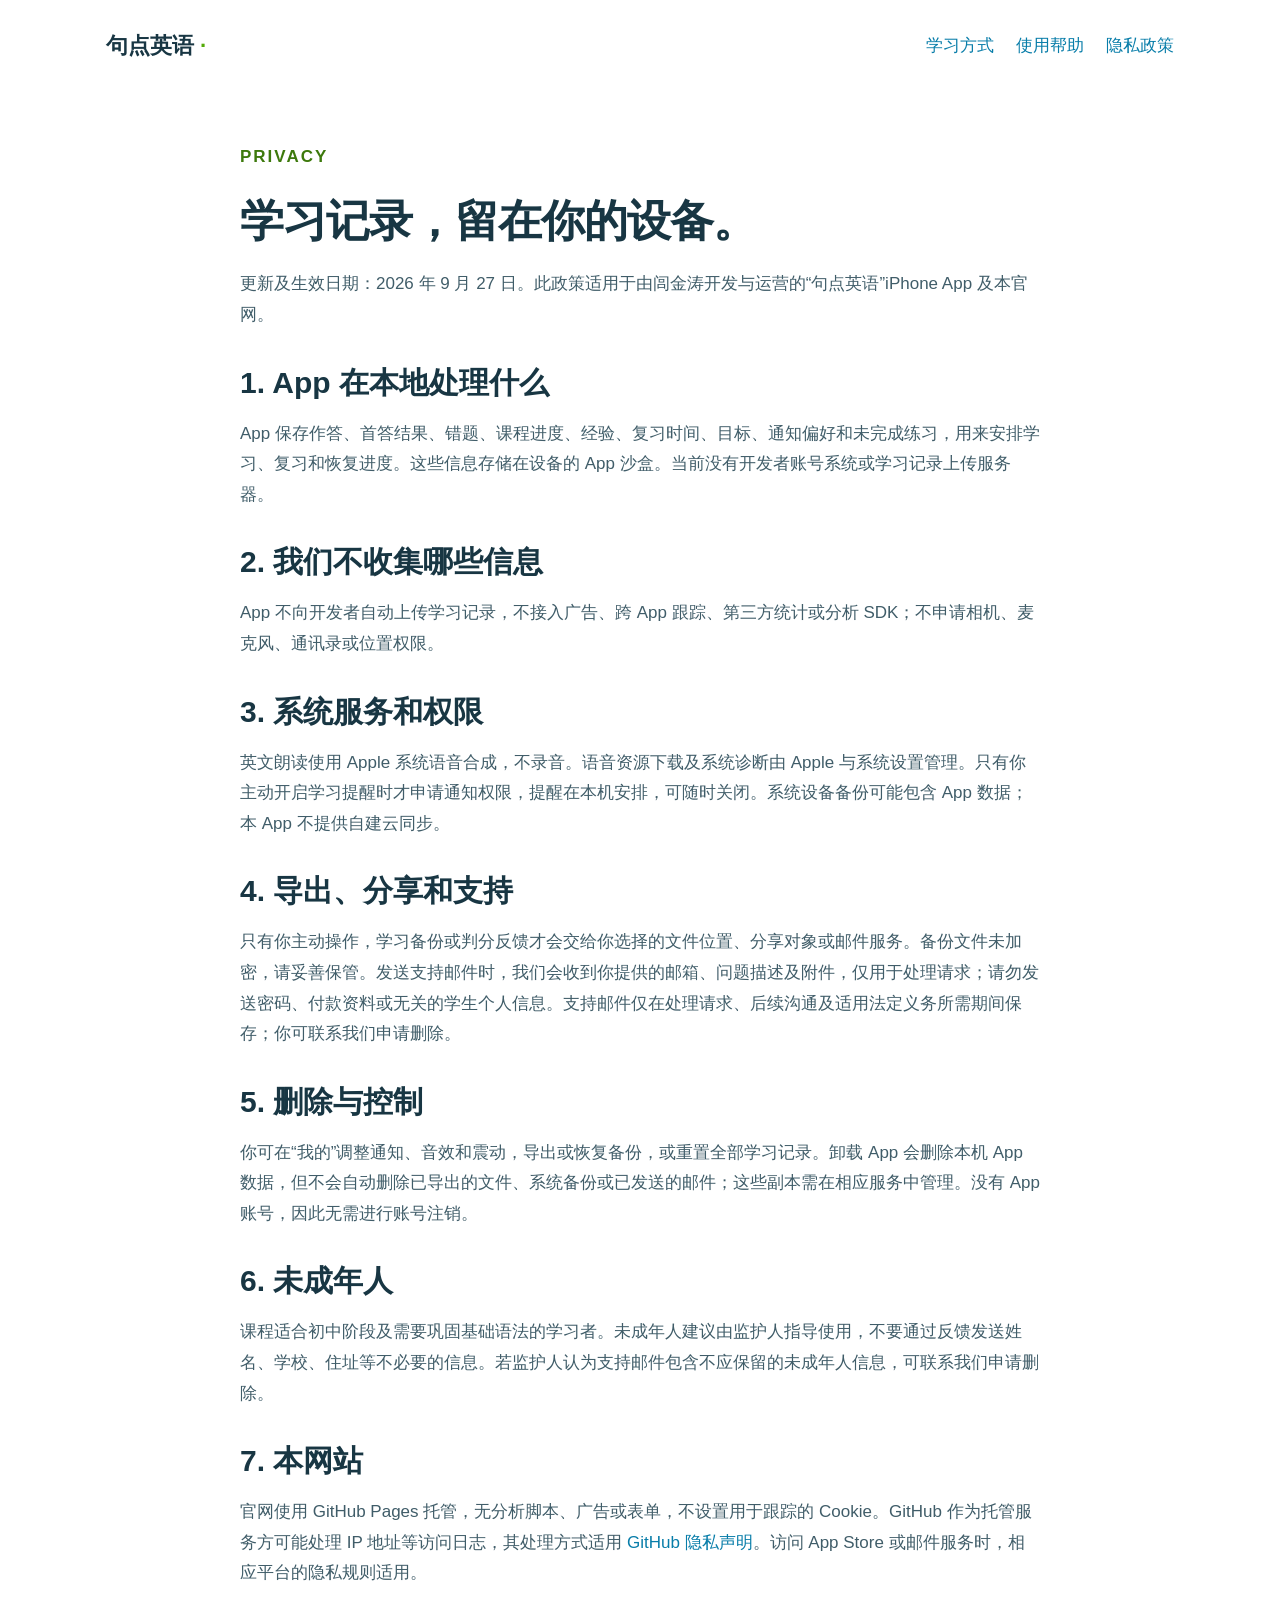
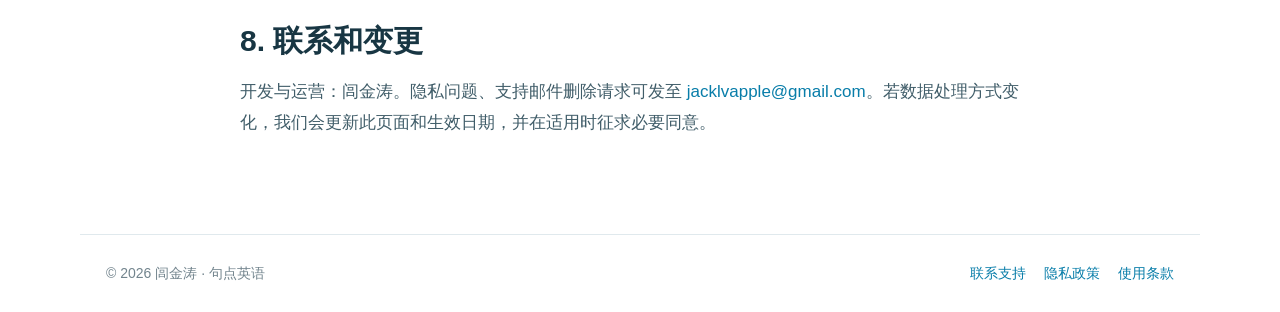
==== privacy/index.html @ d2ad1fc3 "feat: publish Judian English product, privacy and support site" ====
<!doctype html><html lang="zh-CN"><head><meta charset="utf-8"><meta name="viewport" content="width=device-width,initial-scale=1"><meta name="description" content="句点英语：面向初中阶段的英语语法点选练习，26 课、短轮练习、错题解析与间隔复习。"><title>隐私政策 · 句点英语</title><link rel="stylesheet" href="../assets/style.css"></head><body><header><a class="brand" href="../">句点英语<span style="color:#54aa08"> · </span></a><nav><a href="../#practice">学习方式</a><a href="../support/">使用帮助</a><a href="../privacy/">隐私政策</a></nav></header><main><article class="article"><span class="eyebrow">PRIVACY</span><h1>学习记录，留在你的设备。</h1><p>更新及生效日期：2026 年 9 月 27 日。此政策适用于由闾金涛开发与运营的“句点英语”iPhone App 及本官网。</p><h2>1. App 在本地处理什么</h2><p>App 保存作答、首答结果、错题、课程进度、经验、复习时间、目标、通知偏好和未完成练习，用来安排学习、复习和恢复进度。这些信息存储在设备的 App 沙盒。当前没有开发者账号系统或学习记录上传服务器。</p><h2>2. 我们不收集哪些信息</h2><p>App 不向开发者自动上传学习记录，不接入广告、跨 App 跟踪、第三方统计或分析 SDK；不申请相机、麦克风、通讯录或位置权限。</p><h2>3. 系统服务和权限</h2><p>英文朗读使用 Apple 系统语音合成，不录音。语音资源下载及系统诊断由 Apple 与系统设置管理。只有你主动开启学习提醒时才申请通知权限，提醒在本机安排，可随时关闭。系统设备备份可能包含 App 数据；本 App 不提供自建云同步。</p><h2>4. 导出、分享和支持</h2><p>只有你主动操作，学习备份或判分反馈才会交给你选择的文件位置、分享对象或邮件服务。备份文件未加密，请妥善保管。发送支持邮件时，我们会收到你提供的邮箱、问题描述及附件，仅用于处理请求；请勿发送密码、付款资料或无关的学生个人信息。支持邮件仅在处理请求、后续沟通及适用法定义务所需期间保存；你可联系我们申请删除。</p><h2>5. 删除与控制</h2><p>你可在“我的”调整通知、音效和震动，导出或恢复备份，或重置全部学习记录。卸载 App 会删除本机 App 数据，但不会自动删除已导出的文件、系统备份或已发送的邮件；这些副本需在相应服务中管理。没有 App 账号，因此无需进行账号注销。</p><h2>6. 未成年人</h2><p>课程适合初中阶段及需要巩固基础语法的学习者。未成年人建议由监护人指导使用，不要通过反馈发送姓名、学校、住址等不必要的信息。若监护人认为支持邮件包含不应保留的未成年人信息，可联系我们申请删除。</p><h2>7. 本网站</h2><p>官网使用 GitHub Pages 托管，无分析脚本、广告或表单，不设置用于跟踪的 Cookie。GitHub 作为托管服务方可能处理 IP 地址等访问日志，其处理方式适用 <a href="https://docs.github.com/en/site-policy/privacy-policies/github-general-privacy-statement">GitHub 隐私声明</a>。访问 App Store 或邮件服务时，相应平台的隐私规则适用。</p><h2>8. 联系和变更</h2><p>开发与运营：闾金涛。隐私问题、支持邮件删除请求可发至 <a href="mailto:jacklvapple@gmail.com">jacklvapple@gmail.com</a>。若数据处理方式变化，我们会更新此页面和生效日期，并在适用时征求必要同意。</p></article></main><footer><span>© 2026 闾金涛 · 句点英语</span><div class="links"><a href="../support/">联系支持</a><a href="../privacy/">隐私政策</a><a href="../terms/">使用条款</a></div></footer></body></html>
---- assets/style.css ----
*{box-sizing:border-box}body{margin:0;color:#183643;background:#fff;font:17px/1.8 -apple-system,BlinkMacSystemFont,"PingFang SC",sans-serif}a{color:#087da9;text-decoration:none}a:hover{text-decoration:underline}header,main,footer{max-width:1120px;margin:auto;padding:26px}header{display:flex;justify-content:space-between;align-items:center;gap:24px}nav{display:flex;gap:22px;flex-wrap:wrap}.brand{font-size:22px;font-weight:850;color:#183643}h1,h2,h3{line-height:1.3}h1{font-size:clamp(38px,6vw,70px);letter-spacing:-2px;margin:20px 0}h2{font-size:30px;margin:32px 0 14px}.hero{display:grid;grid-template-columns:1.15fr 1fr;align-items:center;gap:40px;min-height:570px}.hero img{width:100%;max-width:440px}.eyebrow{font-weight:800;color:#3d790c;letter-spacing:2px}.lede{color:#5b727b;font-size:20px}.badge{display:inline-block;background:#e4f6cf;color:#366b13;border-radius:100px;padding:8px 18px;font-weight:700}.grid{display:grid;grid-template-columns:repeat(3,1fr);gap:18px}.card{padding:26px;border:2px solid #e0e9ed;border-radius:24px;box-shadow:0 4px #e0e9ed}.card b{display:block;font-size:22px}.card p{margin-bottom:0;color:#5b727b}.article{max-width:800px;margin:24px auto 70px}.article h1{font-size:44px;letter-spacing:-1px}.article p,.article li{color:#405d69}.callout{padding:24px;background:#eef8fc;border-radius:20px}details{border-bottom:1px solid #dfe7eb;padding:20px 0}summary{cursor:pointer;font-weight:750}footer{border-top:1px solid #e0e9ed;display:flex;justify-content:space-between;gap:20px;flex-wrap:wrap;color:#72848d;font-size:14px}.links{display:flex;gap:18px;flex-wrap:wrap}.steps{margin:70px 0;background:#f3fae9;border-radius:28px;padding:32px}.steps p{max-width:800px}@media(max-width:700px){header{align-items:flex-start;gap:15px}nav{font-size:14px;gap:12px}.hero{grid-template-columns:1fr;gap:6px;min-height:0}.hero img{max-width:290px;justify-self:center}.grid{grid-template-columns:1fr}main,header,footer{padding:22px}.hero h1{margin-top:12px}.article h1{font-size:36px}}
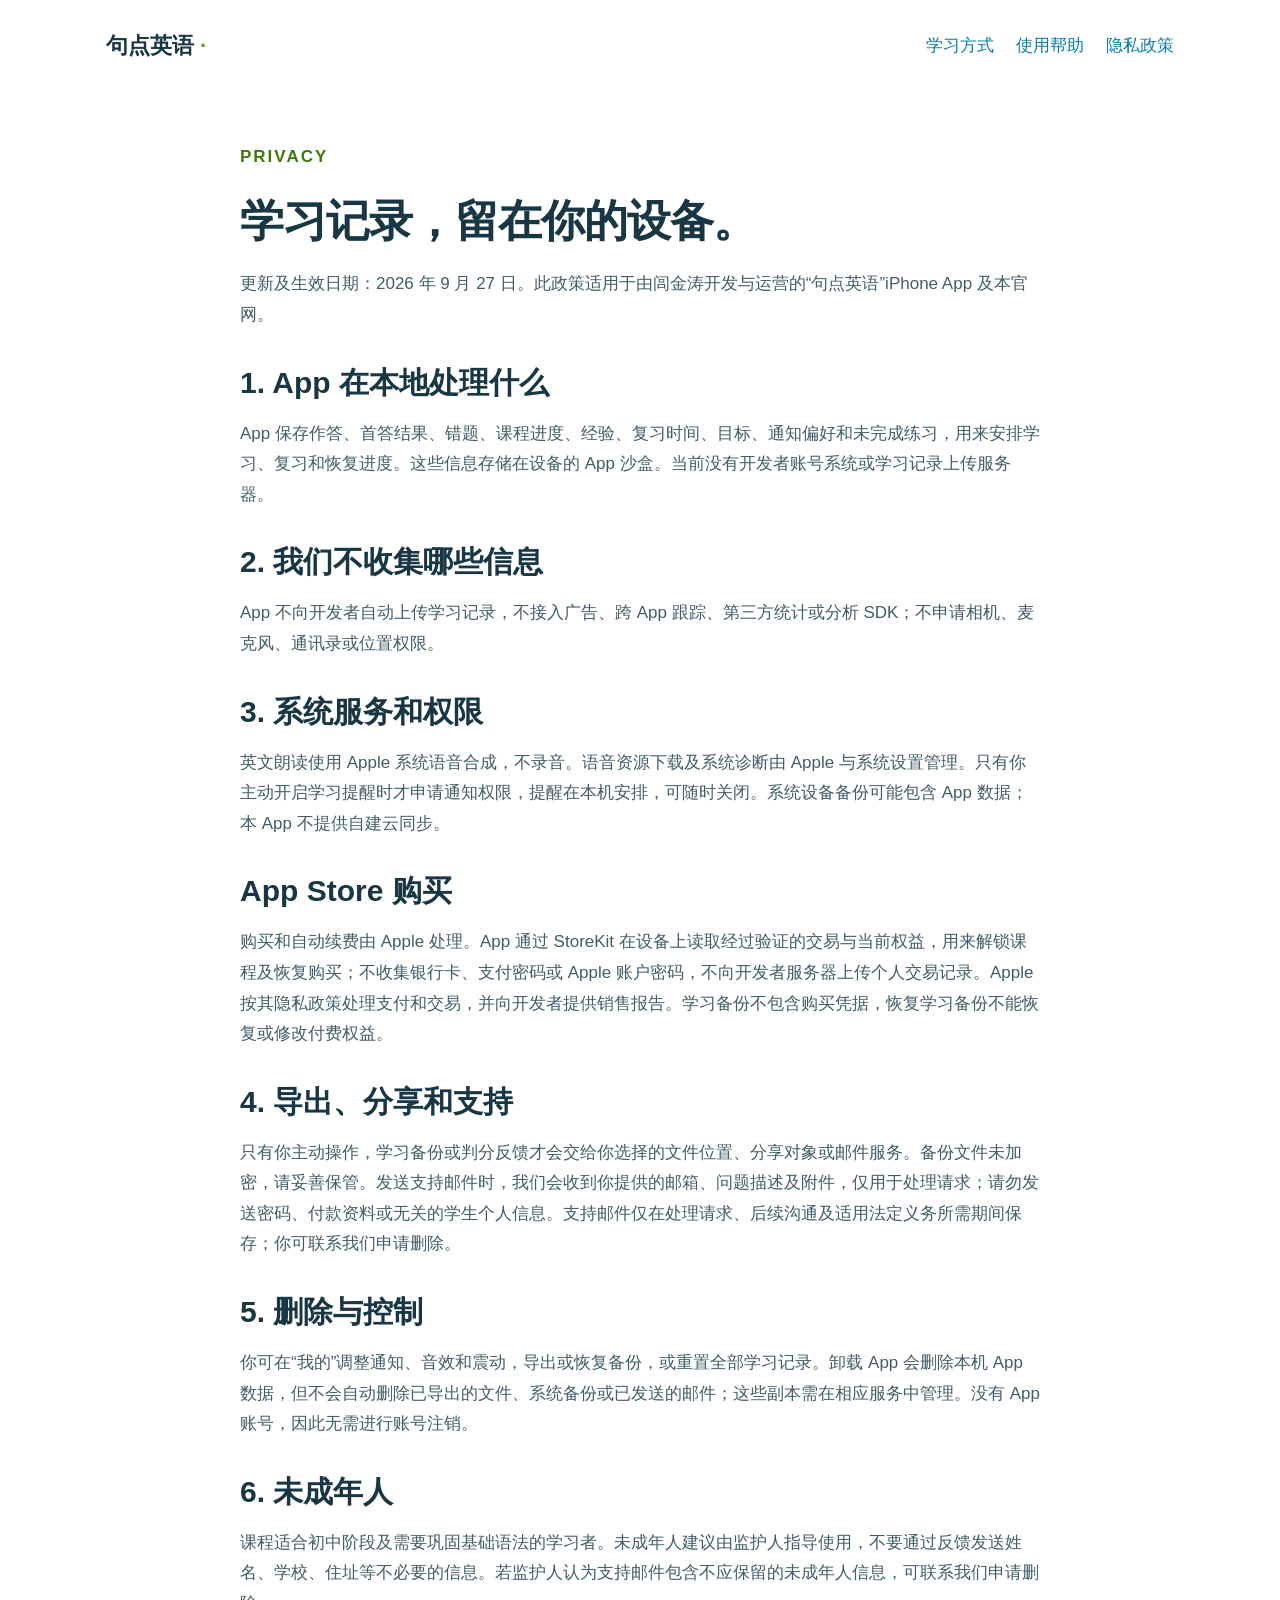
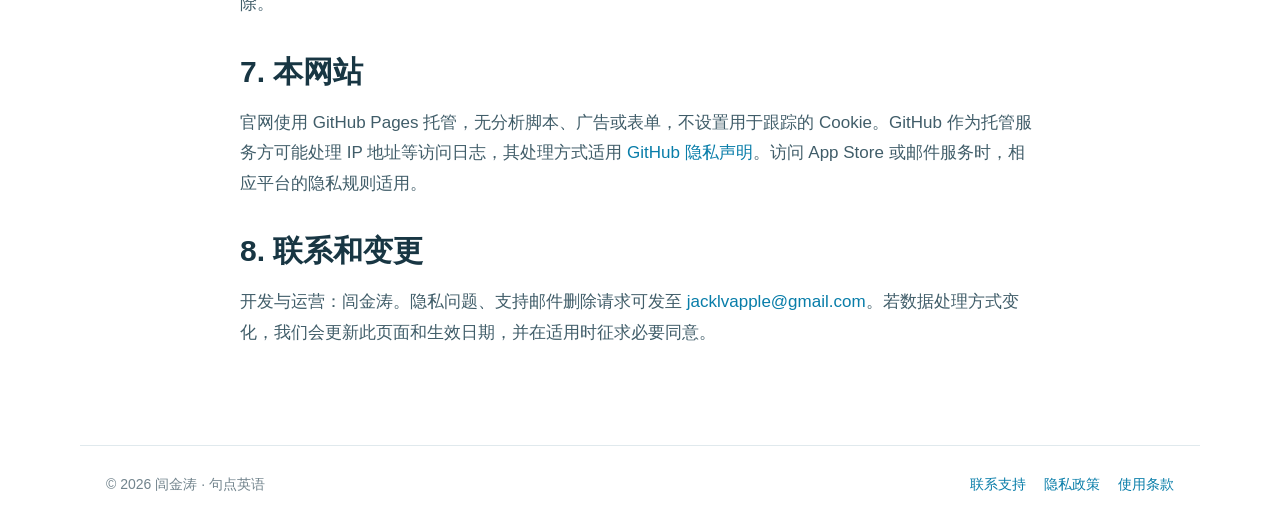
==== commit ff85cfec: "docs: explain subscriptions lifetime access and purchase privacy" ====
--- a/privacy/index.html
+++ b/privacy/index.html
@@ -1 +1 @@
-<!doctype html><html lang="zh-CN"><head><meta charset="utf-8"><meta name="viewport" content="width=device-width,initial-scale=1"><meta name="description" content="句点英语：面向初中阶段的英语语法点选练习，26 课、短轮练习、错题解析与间隔复习。"><title>隐私政策 · 句点英语</title><link rel="stylesheet" href="../assets/style.css"></head><body><header><a class="brand" href="../">句点英语<span style="color:#54aa08"> · </span></a><nav><a href="../#practice">学习方式</a><a href="../support/">使用帮助</a><a href="../privacy/">隐私政策</a></nav></header><main><article class="article"><span class="eyebrow">PRIVACY</span><h1>学习记录，留在你的设备。</h1><p>更新及生效日期：2026 年 9 月 27 日。此政策适用于由闾金涛开发与运营的“句点英语”iPhone App 及本官网。</p><h2>1. App 在本地处理什么</h2><p>App 保存作答、首答结果、错题、课程进度、经验、复习时间、目标、通知偏好和未完成练习，用来安排学习、复习和恢复进度。这些信息存储在设备的 App 沙盒。当前没有开发者账号系统或学习记录上传服务器。</p><h2>2. 我们不收集哪些信息</h2><p>App 不向开发者自动上传学习记录，不接入广告、跨 App 跟踪、第三方统计或分析 SDK；不申请相机、麦克风、通讯录或位置权限。</p><h2>3. 系统服务和权限</h2><p>英文朗读使用 Apple 系统语音合成，不录音。语音资源下载及系统诊断由 Apple 与系统设置管理。只有你主动开启学习提醒时才申请通知权限，提醒在本机安排，可随时关闭。系统设备备份可能包含 App 数据；本 App 不提供自建云同步。</p><h2>4. 导出、分享和支持</h2><p>只有你主动操作，学习备份或判分反馈才会交给你选择的文件位置、分享对象或邮件服务。备份文件未加密，请妥善保管。发送支持邮件时，我们会收到你提供的邮箱、问题描述及附件，仅用于处理请求；请勿发送密码、付款资料或无关的学生个人信息。支持邮件仅在处理请求、后续沟通及适用法定义务所需期间保存；你可联系我们申请删除。</p><h2>5. 删除与控制</h2><p>你可在“我的”调整通知、音效和震动，导出或恢复备份，或重置全部学习记录。卸载 App 会删除本机 App 数据，但不会自动删除已导出的文件、系统备份或已发送的邮件；这些副本需在相应服务中管理。没有 App 账号，因此无需进行账号注销。</p><h2>6. 未成年人</h2><p>课程适合初中阶段及需要巩固基础语法的学习者。未成年人建议由监护人指导使用，不要通过反馈发送姓名、学校、住址等不必要的信息。若监护人认为支持邮件包含不应保留的未成年人信息，可联系我们申请删除。</p><h2>7. 本网站</h2><p>官网使用 GitHub Pages 托管，无分析脚本、广告或表单，不设置用于跟踪的 Cookie。GitHub 作为托管服务方可能处理 IP 地址等访问日志，其处理方式适用 <a href="https://docs.github.com/en/site-policy/privacy-policies/github-general-privacy-statement">GitHub 隐私声明</a>。访问 App Store 或邮件服务时，相应平台的隐私规则适用。</p><h2>8. 联系和变更</h2><p>开发与运营：闾金涛。隐私问题、支持邮件删除请求可发至 <a href="mailto:jacklvapple@gmail.com">jacklvapple@gmail.com</a>。若数据处理方式变化，我们会更新此页面和生效日期，并在适用时征求必要同意。</p></article></main><footer><span>© 2026 闾金涛 · 句点英语</span><div class="links"><a href="../support/">联系支持</a><a href="../privacy/">隐私政策</a><a href="../terms/">使用条款</a></div></footer></body></html>+<!doctype html><html lang="zh-CN"><head><meta charset="utf-8"><meta name="viewport" content="width=device-width,initial-scale=1"><meta name="description" content="句点英语：面向初中阶段的英语语法点选练习，26 课、短轮练习、错题解析与间隔复习。"><title>隐私政策 · 句点英语</title><link rel="stylesheet" href="../assets/style.css"></head><body><header><a class="brand" href="../">句点英语<span style="color:#54aa08"> · </span></a><nav><a href="../#practice">学习方式</a><a href="../support/">使用帮助</a><a href="../privacy/">隐私政策</a></nav></header><main><article class="article"><span class="eyebrow">PRIVACY</span><h1>学习记录，留在你的设备。</h1><p>更新及生效日期：2026 年 9 月 27 日。此政策适用于由闾金涛开发与运营的“句点英语”iPhone App 及本官网。</p><h2>1. App 在本地处理什么</h2><p>App 保存作答、首答结果、错题、课程进度、经验、复习时间、目标、通知偏好和未完成练习，用来安排学习、复习和恢复进度。这些信息存储在设备的 App 沙盒。当前没有开发者账号系统或学习记录上传服务器。</p><h2>2. 我们不收集哪些信息</h2><p>App 不向开发者自动上传学习记录，不接入广告、跨 App 跟踪、第三方统计或分析 SDK；不申请相机、麦克风、通讯录或位置权限。</p><h2>3. 系统服务和权限</h2><p>英文朗读使用 Apple 系统语音合成，不录音。语音资源下载及系统诊断由 Apple 与系统设置管理。只有你主动开启学习提醒时才申请通知权限，提醒在本机安排，可随时关闭。系统设备备份可能包含 App 数据；本 App 不提供自建云同步。</p><h2>App Store 购买</h2><p>购买和自动续费由 Apple 处理。App 通过 StoreKit 在设备上读取经过验证的交易与当前权益，用来解锁课程及恢复购买；不收集银行卡、支付密码或 Apple 账户密码，不向开发者服务器上传个人交易记录。Apple 按其隐私政策处理支付和交易，并向开发者提供销售报告。学习备份不包含购买凭据，恢复学习备份不能恢复或修改付费权益。</p><h2>4. 导出、分享和支持</h2><p>只有你主动操作，学习备份或判分反馈才会交给你选择的文件位置、分享对象或邮件服务。备份文件未加密，请妥善保管。发送支持邮件时，我们会收到你提供的邮箱、问题描述及附件，仅用于处理请求；请勿发送密码、付款资料或无关的学生个人信息。支持邮件仅在处理请求、后续沟通及适用法定义务所需期间保存；你可联系我们申请删除。</p><h2>5. 删除与控制</h2><p>你可在“我的”调整通知、音效和震动，导出或恢复备份，或重置全部学习记录。卸载 App 会删除本机 App 数据，但不会自动删除已导出的文件、系统备份或已发送的邮件；这些副本需在相应服务中管理。没有 App 账号，因此无需进行账号注销。</p><h2>6. 未成年人</h2><p>课程适合初中阶段及需要巩固基础语法的学习者。未成年人建议由监护人指导使用，不要通过反馈发送姓名、学校、住址等不必要的信息。若监护人认为支持邮件包含不应保留的未成年人信息，可联系我们申请删除。</p><h2>7. 本网站</h2><p>官网使用 GitHub Pages 托管，无分析脚本、广告或表单，不设置用于跟踪的 Cookie。GitHub 作为托管服务方可能处理 IP 地址等访问日志，其处理方式适用 <a href="https://docs.github.com/en/site-policy/privacy-policies/github-general-privacy-statement">GitHub 隐私声明</a>。访问 App Store 或邮件服务时，相应平台的隐私规则适用。</p><h2>8. 联系和变更</h2><p>开发与运营：闾金涛。隐私问题、支持邮件删除请求可发至 <a href="mailto:jacklvapple@gmail.com">jacklvapple@gmail.com</a>。若数据处理方式变化，我们会更新此页面和生效日期，并在适用时征求必要同意。</p></article></main><footer><span>© 2026 闾金涛 · 句点英语</span><div class="links"><a href="../support/">联系支持</a><a href="../privacy/">隐私政策</a><a href="../terms/">使用条款</a></div></footer></body></html>
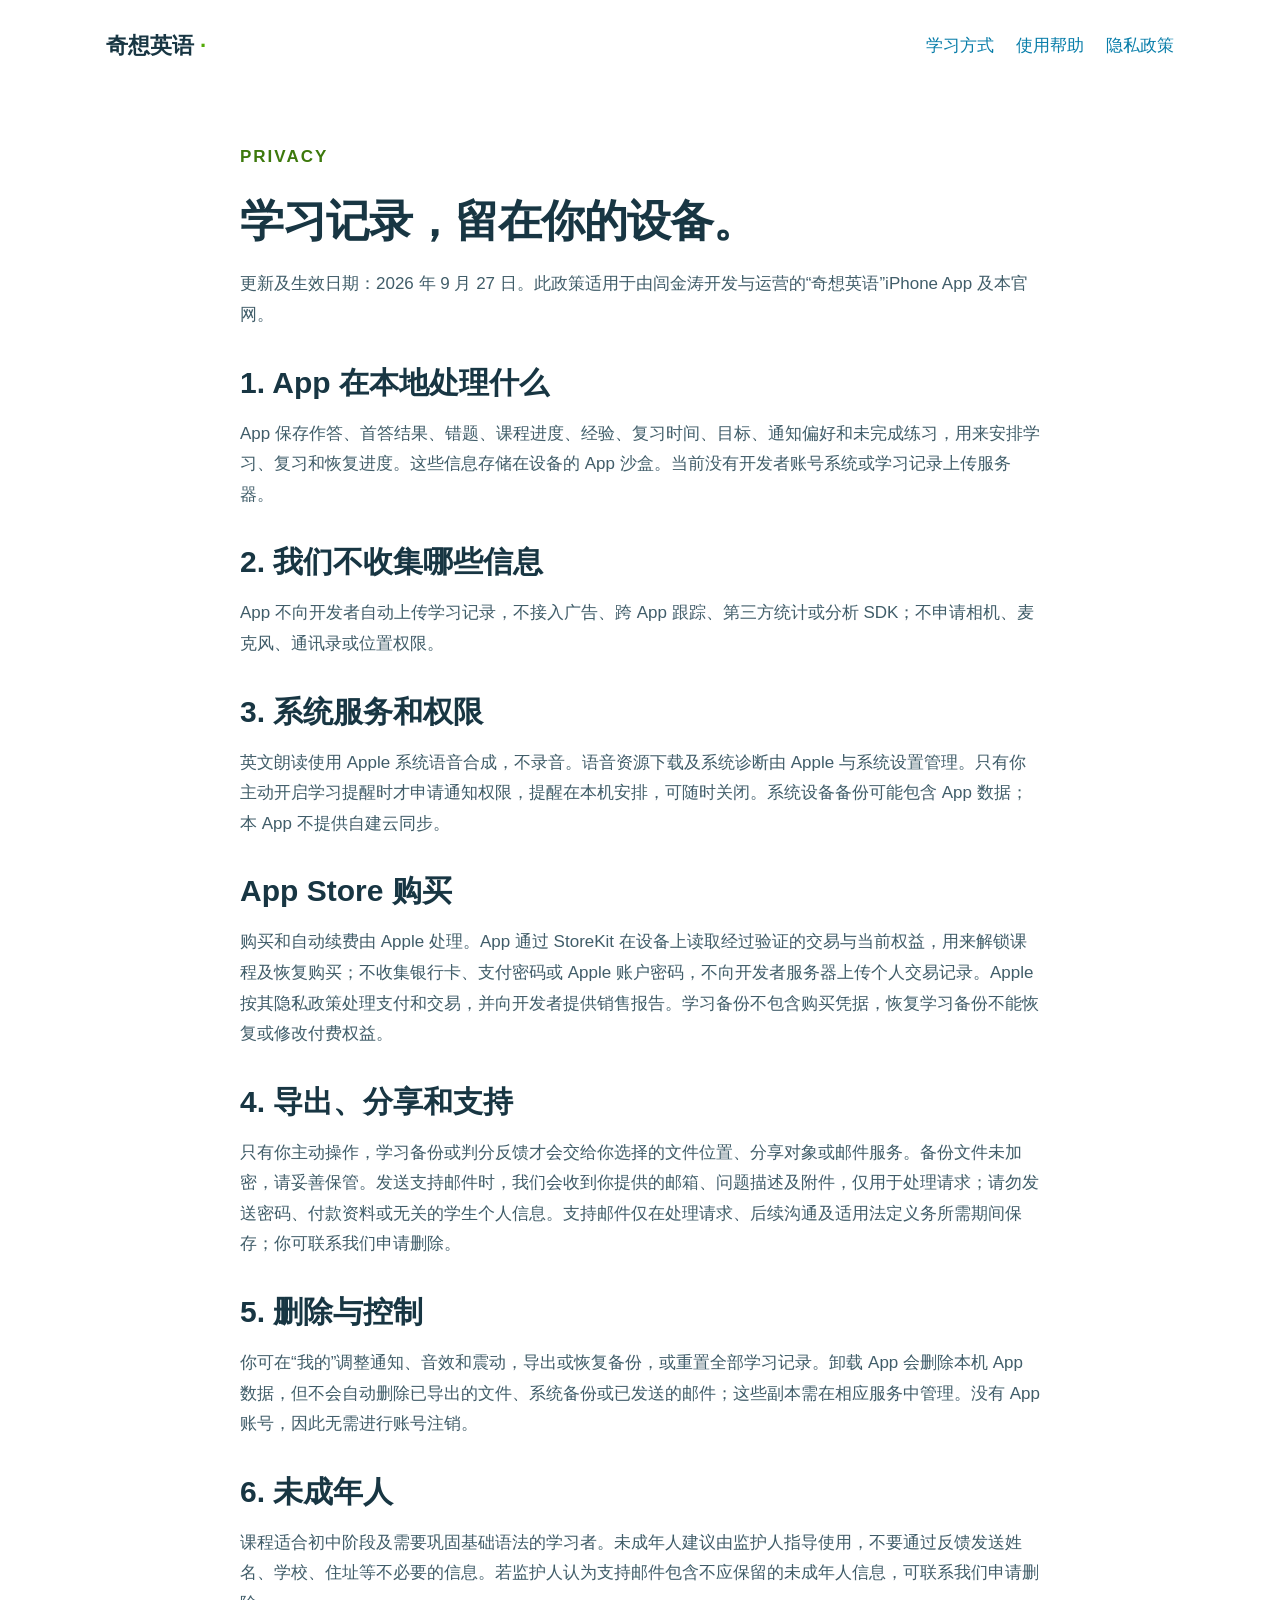
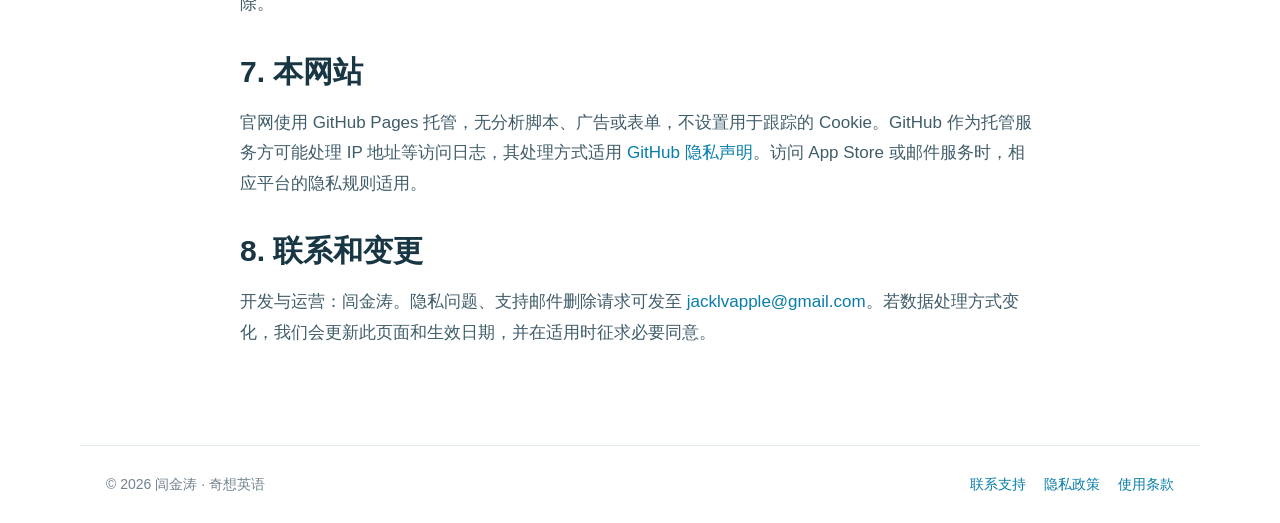
==== commit 1f3961b1: "feat: rename to Qixiang English with a 20-day grammar plan" ====
--- a/privacy/index.html
+++ b/privacy/index.html
@@ -1 +1 @@
-<!doctype html><html lang="zh-CN"><head><meta charset="utf-8"><meta name="viewport" content="width=device-width,initial-scale=1"><meta name="description" content="句点英语：面向初中阶段的英语语法点选练习，26 课、短轮练习、错题解析与间隔复习。"><title>隐私政策 · 句点英语</title><link rel="stylesheet" href="../assets/style.css"></head><body><header><a class="brand" href="../">句点英语<span style="color:#54aa08"> · </span></a><nav><a href="../#practice">学习方式</a><a href="../support/">使用帮助</a><a href="../privacy/">隐私政策</a></nav></header><main><article class="article"><span class="eyebrow">PRIVACY</span><h1>学习记录，留在你的设备。</h1><p>更新及生效日期：2026 年 9 月 27 日。此政策适用于由闾金涛开发与运营的“句点英语”iPhone App 及本官网。</p><h2>1. App 在本地处理什么</h2><p>App 保存作答、首答结果、错题、课程进度、经验、复习时间、目标、通知偏好和未完成练习，用来安排学习、复习和恢复进度。这些信息存储在设备的 App 沙盒。当前没有开发者账号系统或学习记录上传服务器。</p><h2>2. 我们不收集哪些信息</h2><p>App 不向开发者自动上传学习记录，不接入广告、跨 App 跟踪、第三方统计或分析 SDK；不申请相机、麦克风、通讯录或位置权限。</p><h2>3. 系统服务和权限</h2><p>英文朗读使用 Apple 系统语音合成，不录音。语音资源下载及系统诊断由 Apple 与系统设置管理。只有你主动开启学习提醒时才申请通知权限，提醒在本机安排，可随时关闭。系统设备备份可能包含 App 数据；本 App 不提供自建云同步。</p><h2>App Store 购买</h2><p>购买和自动续费由 Apple 处理。App 通过 StoreKit 在设备上读取经过验证的交易与当前权益，用来解锁课程及恢复购买；不收集银行卡、支付密码或 Apple 账户密码，不向开发者服务器上传个人交易记录。Apple 按其隐私政策处理支付和交易，并向开发者提供销售报告。学习备份不包含购买凭据，恢复学习备份不能恢复或修改付费权益。</p><h2>4. 导出、分享和支持</h2><p>只有你主动操作，学习备份或判分反馈才会交给你选择的文件位置、分享对象或邮件服务。备份文件未加密，请妥善保管。发送支持邮件时，我们会收到你提供的邮箱、问题描述及附件，仅用于处理请求；请勿发送密码、付款资料或无关的学生个人信息。支持邮件仅在处理请求、后续沟通及适用法定义务所需期间保存；你可联系我们申请删除。</p><h2>5. 删除与控制</h2><p>你可在“我的”调整通知、音效和震动，导出或恢复备份，或重置全部学习记录。卸载 App 会删除本机 App 数据，但不会自动删除已导出的文件、系统备份或已发送的邮件；这些副本需在相应服务中管理。没有 App 账号，因此无需进行账号注销。</p><h2>6. 未成年人</h2><p>课程适合初中阶段及需要巩固基础语法的学习者。未成年人建议由监护人指导使用，不要通过反馈发送姓名、学校、住址等不必要的信息。若监护人认为支持邮件包含不应保留的未成年人信息，可联系我们申请删除。</p><h2>7. 本网站</h2><p>官网使用 GitHub Pages 托管，无分析脚本、广告或表单，不设置用于跟踪的 Cookie。GitHub 作为托管服务方可能处理 IP 地址等访问日志，其处理方式适用 <a href="https://docs.github.com/en/site-policy/privacy-policies/github-general-privacy-statement">GitHub 隐私声明</a>。访问 App Store 或邮件服务时，相应平台的隐私规则适用。</p><h2>8. 联系和变更</h2><p>开发与运营：闾金涛。隐私问题、支持邮件删除请求可发至 <a href="mailto:jacklvapple@gmail.com">jacklvapple@gmail.com</a>。若数据处理方式变化，我们会更新此页面和生效日期，并在适用时征求必要同意。</p></article></main><footer><span>© 2026 闾金涛 · 句点英语</span><div class="links"><a href="../support/">联系支持</a><a href="../privacy/">隐私政策</a><a href="../terms/">使用条款</a></div></footer></body></html>+<!doctype html><html lang="zh-CN"><head><meta charset="utf-8"><meta name="viewport" content="width=device-width,initial-scale=1"><meta name="description" content="奇想英语：面向初中阶段的英语语法点选练习，26 课、短轮练习、错题解析与间隔复习。"><title>隐私政策 · 奇想英语</title><link rel="stylesheet" href="../assets/style.css"></head><body><header><a class="brand" href="../">奇想英语<span style="color:#54aa08"> · </span></a><nav><a href="../#practice">学习方式</a><a href="../support/">使用帮助</a><a href="../privacy/">隐私政策</a></nav></header><main><article class="article"><span class="eyebrow">PRIVACY</span><h1>学习记录，留在你的设备。</h1><p>更新及生效日期：2026 年 9 月 27 日。此政策适用于由闾金涛开发与运营的“奇想英语”iPhone App 及本官网。</p><h2>1. App 在本地处理什么</h2><p>App 保存作答、首答结果、错题、课程进度、经验、复习时间、目标、通知偏好和未完成练习，用来安排学习、复习和恢复进度。这些信息存储在设备的 App 沙盒。当前没有开发者账号系统或学习记录上传服务器。</p><h2>2. 我们不收集哪些信息</h2><p>App 不向开发者自动上传学习记录，不接入广告、跨 App 跟踪、第三方统计或分析 SDK；不申请相机、麦克风、通讯录或位置权限。</p><h2>3. 系统服务和权限</h2><p>英文朗读使用 Apple 系统语音合成，不录音。语音资源下载及系统诊断由 Apple 与系统设置管理。只有你主动开启学习提醒时才申请通知权限，提醒在本机安排，可随时关闭。系统设备备份可能包含 App 数据；本 App 不提供自建云同步。</p><h2>App Store 购买</h2><p>购买和自动续费由 Apple 处理。App 通过 StoreKit 在设备上读取经过验证的交易与当前权益，用来解锁课程及恢复购买；不收集银行卡、支付密码或 Apple 账户密码，不向开发者服务器上传个人交易记录。Apple 按其隐私政策处理支付和交易，并向开发者提供销售报告。学习备份不包含购买凭据，恢复学习备份不能恢复或修改付费权益。</p><h2>4. 导出、分享和支持</h2><p>只有你主动操作，学习备份或判分反馈才会交给你选择的文件位置、分享对象或邮件服务。备份文件未加密，请妥善保管。发送支持邮件时，我们会收到你提供的邮箱、问题描述及附件，仅用于处理请求；请勿发送密码、付款资料或无关的学生个人信息。支持邮件仅在处理请求、后续沟通及适用法定义务所需期间保存；你可联系我们申请删除。</p><h2>5. 删除与控制</h2><p>你可在“我的”调整通知、音效和震动，导出或恢复备份，或重置全部学习记录。卸载 App 会删除本机 App 数据，但不会自动删除已导出的文件、系统备份或已发送的邮件；这些副本需在相应服务中管理。没有 App 账号，因此无需进行账号注销。</p><h2>6. 未成年人</h2><p>课程适合初中阶段及需要巩固基础语法的学习者。未成年人建议由监护人指导使用，不要通过反馈发送姓名、学校、住址等不必要的信息。若监护人认为支持邮件包含不应保留的未成年人信息，可联系我们申请删除。</p><h2>7. 本网站</h2><p>官网使用 GitHub Pages 托管，无分析脚本、广告或表单，不设置用于跟踪的 Cookie。GitHub 作为托管服务方可能处理 IP 地址等访问日志，其处理方式适用 <a href="https://docs.github.com/en/site-policy/privacy-policies/github-general-privacy-statement">GitHub 隐私声明</a>。访问 App Store 或邮件服务时，相应平台的隐私规则适用。</p><h2>8. 联系和变更</h2><p>开发与运营：闾金涛。隐私问题、支持邮件删除请求可发至 <a href="mailto:jacklvapple@gmail.com">jacklvapple@gmail.com</a>。若数据处理方式变化，我们会更新此页面和生效日期，并在适用时征求必要同意。</p></article></main><footer><span>© 2026 闾金涛 · 奇想英语</span><div class="links"><a href="../support/">联系支持</a><a href="../privacy/">隐私政策</a><a href="../terms/">使用条款</a></div></footer></body></html>
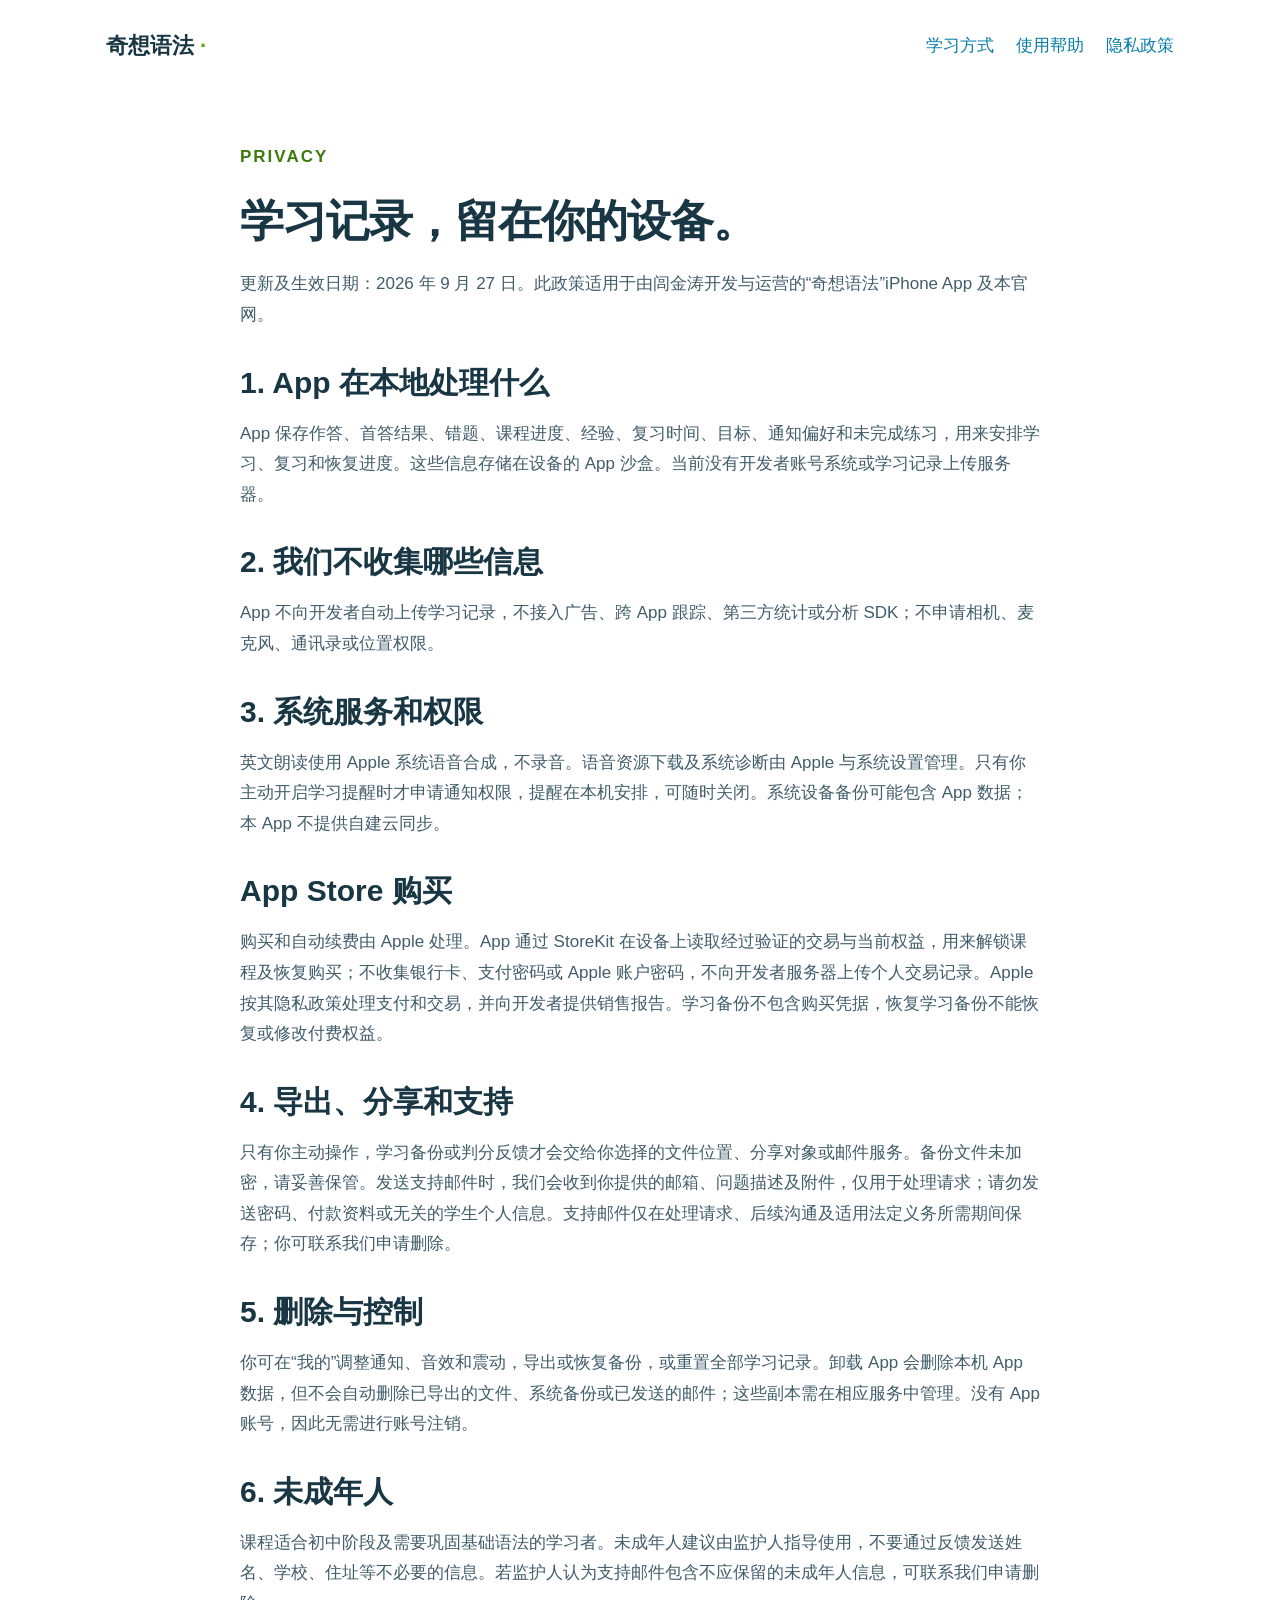
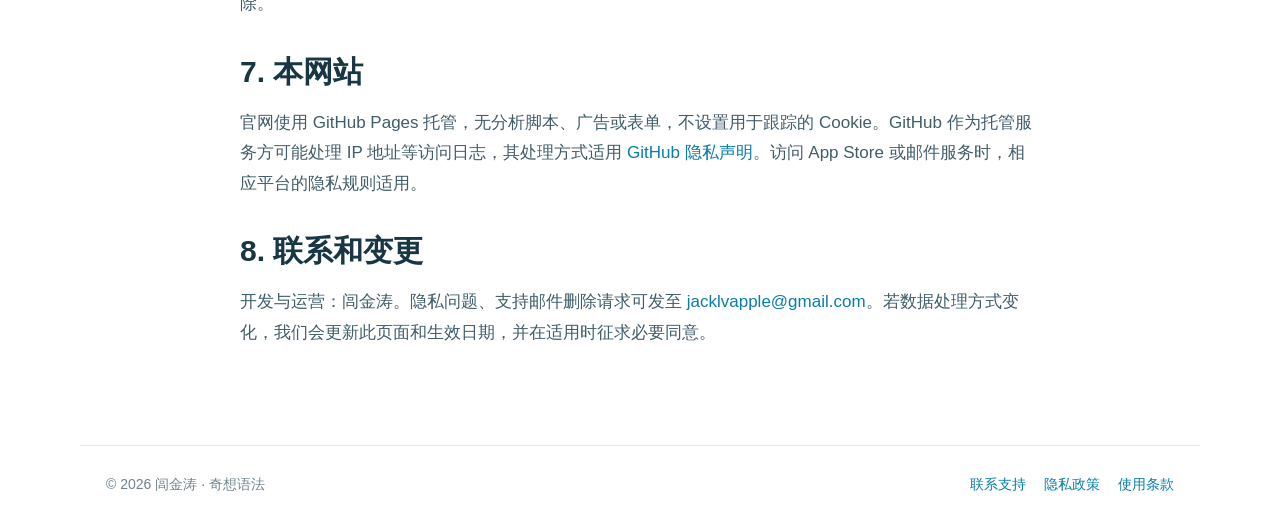
==== commit 1212630e: "fix: align public website with Qixiang Grammar name" ====
--- a/privacy/index.html
+++ b/privacy/index.html
@@ -1 +1 @@
-<!doctype html><html lang="zh-CN"><head><meta charset="utf-8"><meta name="viewport" content="width=device-width,initial-scale=1"><meta name="description" content="奇想英语：面向初中阶段的英语语法点选练习，26 课、短轮练习、错题解析与间隔复习。"><title>隐私政策 · 奇想英语</title><link rel="stylesheet" href="../assets/style.css"></head><body><header><a class="brand" href="../">奇想英语<span style="color:#54aa08"> · </span></a><nav><a href="../#practice">学习方式</a><a href="../support/">使用帮助</a><a href="../privacy/">隐私政策</a></nav></header><main><article class="article"><span class="eyebrow">PRIVACY</span><h1>学习记录，留在你的设备。</h1><p>更新及生效日期：2026 年 9 月 27 日。此政策适用于由闾金涛开发与运营的“奇想英语”iPhone App 及本官网。</p><h2>1. App 在本地处理什么</h2><p>App 保存作答、首答结果、错题、课程进度、经验、复习时间、目标、通知偏好和未完成练习，用来安排学习、复习和恢复进度。这些信息存储在设备的 App 沙盒。当前没有开发者账号系统或学习记录上传服务器。</p><h2>2. 我们不收集哪些信息</h2><p>App 不向开发者自动上传学习记录，不接入广告、跨 App 跟踪、第三方统计或分析 SDK；不申请相机、麦克风、通讯录或位置权限。</p><h2>3. 系统服务和权限</h2><p>英文朗读使用 Apple 系统语音合成，不录音。语音资源下载及系统诊断由 Apple 与系统设置管理。只有你主动开启学习提醒时才申请通知权限，提醒在本机安排，可随时关闭。系统设备备份可能包含 App 数据；本 App 不提供自建云同步。</p><h2>App Store 购买</h2><p>购买和自动续费由 Apple 处理。App 通过 StoreKit 在设备上读取经过验证的交易与当前权益，用来解锁课程及恢复购买；不收集银行卡、支付密码或 Apple 账户密码，不向开发者服务器上传个人交易记录。Apple 按其隐私政策处理支付和交易，并向开发者提供销售报告。学习备份不包含购买凭据，恢复学习备份不能恢复或修改付费权益。</p><h2>4. 导出、分享和支持</h2><p>只有你主动操作，学习备份或判分反馈才会交给你选择的文件位置、分享对象或邮件服务。备份文件未加密，请妥善保管。发送支持邮件时，我们会收到你提供的邮箱、问题描述及附件，仅用于处理请求；请勿发送密码、付款资料或无关的学生个人信息。支持邮件仅在处理请求、后续沟通及适用法定义务所需期间保存；你可联系我们申请删除。</p><h2>5. 删除与控制</h2><p>你可在“我的”调整通知、音效和震动，导出或恢复备份，或重置全部学习记录。卸载 App 会删除本机 App 数据，但不会自动删除已导出的文件、系统备份或已发送的邮件；这些副本需在相应服务中管理。没有 App 账号，因此无需进行账号注销。</p><h2>6. 未成年人</h2><p>课程适合初中阶段及需要巩固基础语法的学习者。未成年人建议由监护人指导使用，不要通过反馈发送姓名、学校、住址等不必要的信息。若监护人认为支持邮件包含不应保留的未成年人信息，可联系我们申请删除。</p><h2>7. 本网站</h2><p>官网使用 GitHub Pages 托管，无分析脚本、广告或表单，不设置用于跟踪的 Cookie。GitHub 作为托管服务方可能处理 IP 地址等访问日志，其处理方式适用 <a href="https://docs.github.com/en/site-policy/privacy-policies/github-general-privacy-statement">GitHub 隐私声明</a>。访问 App Store 或邮件服务时，相应平台的隐私规则适用。</p><h2>8. 联系和变更</h2><p>开发与运营：闾金涛。隐私问题、支持邮件删除请求可发至 <a href="mailto:jacklvapple@gmail.com">jacklvapple@gmail.com</a>。若数据处理方式变化，我们会更新此页面和生效日期，并在适用时征求必要同意。</p></article></main><footer><span>© 2026 闾金涛 · 奇想英语</span><div class="links"><a href="../support/">联系支持</a><a href="../privacy/">隐私政策</a><a href="../terms/">使用条款</a></div></footer></body></html>+<!doctype html><html lang="zh-CN"><head><meta charset="utf-8"><meta name="viewport" content="width=device-width,initial-scale=1"><meta name="description" content="奇想语法：面向初中阶段的英语语法点选练习，26 课、短轮练习、错题解析与间隔复习。"><title>隐私政策 · 奇想语法</title><link rel="stylesheet" href="../assets/style.css"></head><body><header><a class="brand" href="../">奇想语法<span style="color:#54aa08"> · </span></a><nav><a href="../#practice">学习方式</a><a href="../support/">使用帮助</a><a href="../privacy/">隐私政策</a></nav></header><main><article class="article"><span class="eyebrow">PRIVACY</span><h1>学习记录，留在你的设备。</h1><p>更新及生效日期：2026 年 9 月 27 日。此政策适用于由闾金涛开发与运营的“奇想语法”iPhone App 及本官网。</p><h2>1. App 在本地处理什么</h2><p>App 保存作答、首答结果、错题、课程进度、经验、复习时间、目标、通知偏好和未完成练习，用来安排学习、复习和恢复进度。这些信息存储在设备的 App 沙盒。当前没有开发者账号系统或学习记录上传服务器。</p><h2>2. 我们不收集哪些信息</h2><p>App 不向开发者自动上传学习记录，不接入广告、跨 App 跟踪、第三方统计或分析 SDK；不申请相机、麦克风、通讯录或位置权限。</p><h2>3. 系统服务和权限</h2><p>英文朗读使用 Apple 系统语音合成，不录音。语音资源下载及系统诊断由 Apple 与系统设置管理。只有你主动开启学习提醒时才申请通知权限，提醒在本机安排，可随时关闭。系统设备备份可能包含 App 数据；本 App 不提供自建云同步。</p><h2>App Store 购买</h2><p>购买和自动续费由 Apple 处理。App 通过 StoreKit 在设备上读取经过验证的交易与当前权益，用来解锁课程及恢复购买；不收集银行卡、支付密码或 Apple 账户密码，不向开发者服务器上传个人交易记录。Apple 按其隐私政策处理支付和交易，并向开发者提供销售报告。学习备份不包含购买凭据，恢复学习备份不能恢复或修改付费权益。</p><h2>4. 导出、分享和支持</h2><p>只有你主动操作，学习备份或判分反馈才会交给你选择的文件位置、分享对象或邮件服务。备份文件未加密，请妥善保管。发送支持邮件时，我们会收到你提供的邮箱、问题描述及附件，仅用于处理请求；请勿发送密码、付款资料或无关的学生个人信息。支持邮件仅在处理请求、后续沟通及适用法定义务所需期间保存；你可联系我们申请删除。</p><h2>5. 删除与控制</h2><p>你可在“我的”调整通知、音效和震动，导出或恢复备份，或重置全部学习记录。卸载 App 会删除本机 App 数据，但不会自动删除已导出的文件、系统备份或已发送的邮件；这些副本需在相应服务中管理。没有 App 账号，因此无需进行账号注销。</p><h2>6. 未成年人</h2><p>课程适合初中阶段及需要巩固基础语法的学习者。未成年人建议由监护人指导使用，不要通过反馈发送姓名、学校、住址等不必要的信息。若监护人认为支持邮件包含不应保留的未成年人信息，可联系我们申请删除。</p><h2>7. 本网站</h2><p>官网使用 GitHub Pages 托管，无分析脚本、广告或表单，不设置用于跟踪的 Cookie。GitHub 作为托管服务方可能处理 IP 地址等访问日志，其处理方式适用 <a href="https://docs.github.com/en/site-policy/privacy-policies/github-general-privacy-statement">GitHub 隐私声明</a>。访问 App Store 或邮件服务时，相应平台的隐私规则适用。</p><h2>8. 联系和变更</h2><p>开发与运营：闾金涛。隐私问题、支持邮件删除请求可发至 <a href="mailto:jacklvapple@gmail.com">jacklvapple@gmail.com</a>。若数据处理方式变化，我们会更新此页面和生效日期，并在适用时征求必要同意。</p></article></main><footer><span>© 2026 闾金涛 · 奇想语法</span><div class="links"><a href="../support/">联系支持</a><a href="../privacy/">隐私政策</a><a href="../terms/">使用条款</a></div></footer></body></html>
